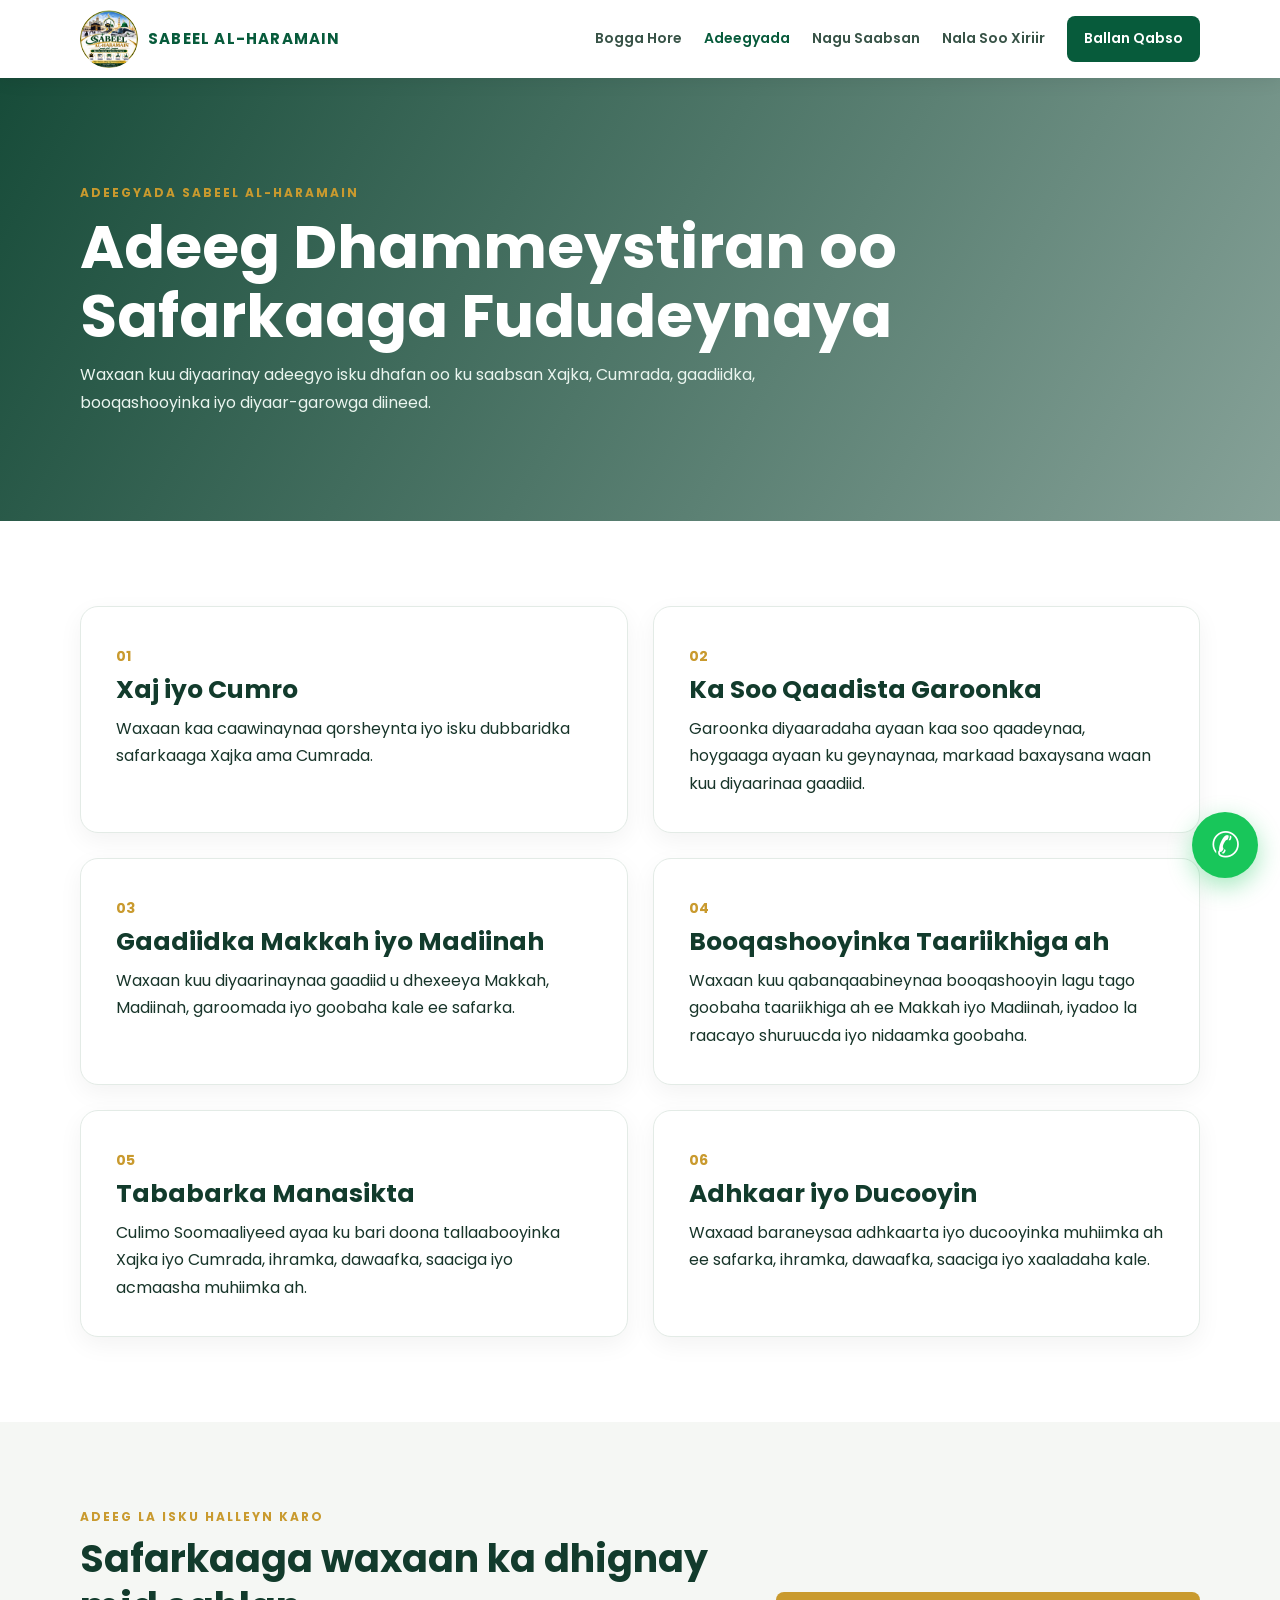
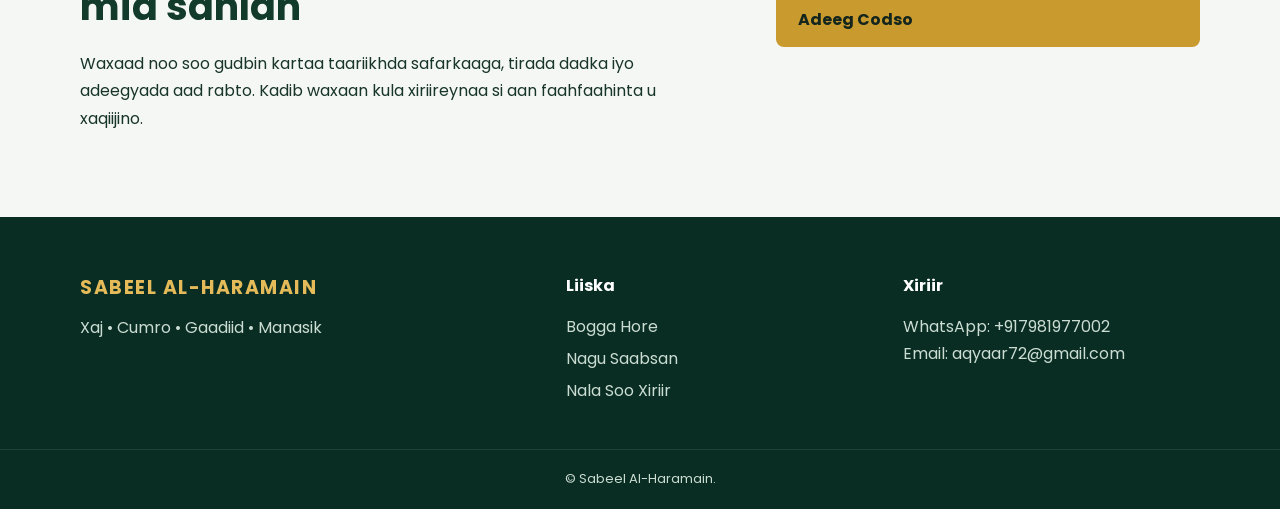
==== services.html @ f6b380bf "Initial SABEEL AL-HARAMAIN website" ====
<!DOCTYPE html>
<html lang="so"><head><meta charset="UTF-8"><meta name="viewport" content="width=device-width, initial-scale=1.0"><meta name="description" content="Adeegyada Sabeel Al-Haramain ee Xajka, Cumrada, gaadiidka iyo tababarka Manasikta."><title>Adeegyada | Sabeel Al-Haramain</title><link rel="stylesheet" href="css/style.css"><link href="https://fonts.googleapis.com/css2?family=Amiri:wght@400;700&family=Poppins:wght@300;400;500;600;700&display=swap" rel="stylesheet"></head>
<body><header class="header"><div class="container nav"><a class="brand" href="index.html"><img src="images/logo.png" alt="Astaanta"><span>SABEEL AL-HARAMAIN</span></a><button class="menu-btn">☰</button><nav id="navMenu"><a href="index.html">Bogga Hore</a><a class="active" href="services.html">Adeegyada</a><a href="about.html">Nagu Saabsan</a><a href="contact.html">Nala Soo Xiriir</a><a class="book-btn" href="appointment.html">Ballan Qabso</a></nav></div></header>
<section class="page-hero makkah-hero"><div class="container"><p class="eyebrow">ADEEGYADA SABEEL AL-HARAMAIN</p><h1>Adeeg Dhammeystiran oo Safarkaaga Fududeynaya</h1><p>Waxaan kuu diyaarinay adeegyo isku dhafan oo ku saabsan Xajka, Cumrada, gaadiidka, booqashooyinka iyo diyaar-garowga diineed.</p></div></section>
<section class="section"><div class="container service-list">
<article class="service-box"><span>01</span><h2>Xaj iyo Cumro</h2><p>Waxaan kaa caawinaynaa qorsheynta iyo isku dubbaridka safarkaaga Xajka ama Cumrada.</p></article>
<article class="service-box"><span>02</span><h2>Ka Soo Qaadista Garoonka</h2><p>Garoonka diyaaradaha ayaan kaa soo qaadeynaa, hoygaaga ayaan ku geynaynaa, markaad baxaysana waan kuu diyaarinaa gaadiid.</p></article>
<article class="service-box"><span>03</span><h2>Gaadiidka Makkah iyo Madiinah</h2><p>Waxaan kuu diyaarinaynaa gaadiid u dhexeeya Makkah, Madiinah, garoomada iyo goobaha kale ee safarka.</p></article>
<article class="service-box"><span>04</span><h2>Booqashooyinka Taariikhiga ah</h2><p>Waxaan kuu qabanqaabineynaa booqashooyin lagu tago goobaha taariikhiga ah ee Makkah iyo Madiinah, iyadoo la raacayo shuruucda iyo nidaamka goobaha.</p></article>
<article class="service-box"><span>05</span><h2>Tababarka Manasikta</h2><p>Culimo Soomaaliyeed ayaa ku bari doona tallaabooyinka Xajka iyo Cumrada, ihramka, dawaafka, saaciga iyo acmaasha muhiimka ah.</p></article>
<article class="service-box"><span>06</span><h2>Adhkaar iyo Ducooyin</h2><p>Waxaad baraneysaa adhkaarta iyo ducooyinka muhiimka ah ee safarka, ihramka, dawaafka, saaciga iyo xaaladaha kale.</p></article>
</div></section>
<section class="section light"><div class="container two-col"><div><p class="eyebrow">ADEEG LA ISKU HALLEYN KARO</p><h2>Safarkaaga waxaan ka dhignay mid sahlan</h2><p>Waxaad noo soo gudbin kartaa taariikhda safarkaaga, tirada dadka iyo adeegyada aad rabto. Kadib waxaan kula xiriireynaa si aan faahfaahinta u xaqiijino.</p></div><a class="btn primary" href="appointment.html">Adeeg Codso</a></div></section>
<footer class="footer"><div class="container footer-grid"><div><div class="footer-brand">SABEEL AL-HARAMAIN</div><p>Xaj • Cumro • Gaadiid • Manasik</p></div><div><h4>Liiska</h4><a href="index.html">Bogga Hore</a><a href="about.html">Nagu Saabsan</a><a href="contact.html">Nala Soo Xiriir</a></div><div><h4>Xiriir</h4><p>WhatsApp: +917981977002</p><p>Email: aqyaar72@gmail.com</p></div></div><div class="copyright">© <span id="year"></span> Sabeel Al-Haramain.</div></footer><a class="whatsapp-float" href="https://wa.me/917981977002" target="_blank" rel="noopener">✆<span>WhatsApp</span></a><script src="js/script.js"></script></body></html>
---- css/style.css ----
*{margin:0;padding:0;box-sizing:border-box}html{scroll-behavior:smooth}body{font-family:Poppins,sans-serif;color:#18352a;background:#fff;line-height:1.7}a{text-decoration:none;color:inherit}.container{width:min(1120px,92%);margin:auto}.header{position:sticky;top:0;z-index:100;background:rgba(255,255,255,.97);backdrop-filter:blur(12px);box-shadow:0 2px 18px rgba(0,0,0,.08)}.nav{min-height:78px;display:flex;align-items:center;justify-content:space-between;gap:25px}.brand{display:flex;align-items:center;gap:10px}.brand img{width:58px;height:58px;object-fit:contain;border-radius:50%}.brand span{font-weight:700;letter-spacing:1.2px;color:#075b3b;font-size:15px}nav{display:flex;align-items:center;gap:22px}nav a{font-size:14px;font-weight:600;color:#385347}nav a:hover,nav a.active{color:#075b3b}.book-btn{background:#075b3b;color:#fff!important;padding:11px 17px;border-radius:8px}.active-btn{background:#c99a2e!important;color:#132c21!important}.menu-btn{display:none;background:none;border:0;font-size:28px;color:#075b3b}.hero{min-height:680px;display:flex;align-items:center;position:relative;overflow:hidden}.hero-home{background:linear-gradient(90deg,rgba(2,45,30,.92),rgba(3,53,35,.52),rgba(0,0,0,.12)),url('https://images.unsplash.com/photo-1564769625905-50e93615e769?auto=format&fit=crop&w=2200&q=90') center/cover}.hero-content{position:relative;color:#fff;max-width:780px;z-index:2}.eyebrow{color:#c99a2e;font-size:12px;font-weight:700;letter-spacing:2px;margin-bottom:8px}.hero h1{font-size:clamp(40px,6vw,70px);line-height:1.12;margin:12px 0 20px}.hero h1 span{color:#e5bb5a}.hero p:not(.eyebrow){font-size:17px;color:#f2faf5}.hero-buttons{display:flex;gap:14px;margin-top:28px}.floating-dua{display:inline-block;background:rgba(255,255,255,.12);border:1px solid rgba(255,255,255,.28);border-radius:18px;padding:12px 20px;margin-bottom:20px;animation:floatDua 3.5s ease-in-out infinite;backdrop-filter:blur(7px)}.dua-arabic{font-family:Amiri,serif;font-size:27px;color:#f4d47e}.dua-so{font-size:12px;color:#fff;margin-top:2px}@keyframes floatDua{0%,100%{transform:translateY(0) scale(1)}50%{transform:translateY(-10px) scale(1.02)}}.section{padding:85px 0}.light{background:#f5f7f4}.two-col{display:grid;grid-template-columns:1.2fr .8fr;gap:60px;align-items:center}.section h2{font-size:38px;line-height:1.25;margin:8px 0 20px;color:#123b2c}.text-link{display:inline-block;margin-top:18px;color:#075b3b;font-weight:700}.green-card{background:#075b3b;color:#fff;border-radius:22px;padding:48px;text-align:center;box-shadow:0 20px 45px rgba(7,91,59,.18)}.arabic-big{font-family:Amiri,serif;font-size:43px;color:#e5bb5a}.green-card h3{margin:10px 0}.section-heading{text-align:center;max-width:720px;margin:0 auto 45px}.cards{display:grid;grid-template-columns:repeat(3,1fr);gap:22px}.card{background:#fff;padding:30px;border-radius:17px;box-shadow:0 10px 35px rgba(0,0,0,.06);border:1px solid #e4ebe6}.card .icon{font-size:35px;margin-bottom:12px}.card h3{font-size:20px;color:#123b2c;margin-bottom:8px}.scholars{background:linear-gradient(120deg,#f8fbf8,#eef5f0)}.scholars-grid{display:grid;grid-template-columns:1fr 1fr;gap:65px;align-items:center}.scholar-image{min-height:430px;border-radius:24px;background:linear-gradient(135deg,rgba(5,91,59,.18),rgba(5,91,59,.02)),url('https://images.unsplash.com/photo-1591604129939-f1efa4d9f7fa?auto=format&fit=crop&w=1200&q=85') center/cover;position:relative;box-shadow:0 18px 40px rgba(0,0,0,.1)}.scholar-badge{position:absolute;bottom:22px;right:22px;background:#075b3b;color:#fff;padding:12px 18px;border-radius:10px;font-weight:700}.check-list{list-style:none;margin:22px 0}.check-list li{margin:9px 0;color:#385347;font-weight:500}.city-grid{display:grid;grid-template-columns:1fr 1fr;gap:25px}.city{min-height:350px;border-radius:22px;overflow:hidden;display:flex;align-items:end;background-position:center;background-size:cover;box-shadow:0 15px 40px rgba(0,0,0,.12)}.city>div{width:100%;padding:30px;color:#fff;background:linear-gradient(transparent,rgba(0,0,0,.78))}.city h3{font-size:28px}.makkah{background-image:url('https://images.unsplash.com/photo-1548013146-72479768bada?auto=format&fit=crop&w=1400&q=85')}.madinah{background-image:url('https://images.unsplash.com/photo-1565552645632-d725f8bfc19a?auto=format&fit=crop&w=1400&q=85')}.cta{padding:45px 0}.cta-box{background:#075b3b;color:#fff;border-radius:22px;padding:35px 45px;display:flex;justify-content:space-between;align-items:center;gap:20px}.cta h2{color:#fff;margin:0}.page-hero{padding:105px 0;color:#fff;background:linear-gradient(120deg,rgba(3,60,40,.94),rgba(3,60,40,.55)),url('https://images.unsplash.com/photo-1591604129939-f1efa4d9f7fa?auto=format&fit=crop&w=2000&q=85') center/cover}.makkah-hero{background-image:linear-gradient(120deg,rgba(3,60,40,.92),rgba(3,60,40,.48)),url('https://images.unsplash.com/photo-1548013146-72479768bada?auto=format&fit=crop&w=2000&q=85')}.madinah-hero{background-image:linear-gradient(120deg,rgba(3,60,40,.92),rgba(3,60,40,.48)),url('https://images.unsplash.com/photo-1565552645632-d725f8bfc19a?auto=format&fit=crop&w=2000&q=85')}.page-hero h1{font-size:clamp(38px,5vw,60px);line-height:1.15;max-width:850px;margin:10px 0}.page-hero p:not(.eyebrow){max-width:750px;color:#eaf5ef}.service-list{display:grid;grid-template-columns:repeat(2,1fr);gap:25px}.service-box{padding:35px;border-radius:18px;background:#fff;border:1px solid #e3ebe6;box-shadow:0 8px 25px rgba(0,0,0,.05)}.service-box span{color:#c99a2e;font-size:14px;font-weight:700}.service-box h2{font-size:25px;margin:5px 0 10px}.contact-grid{display:grid;grid-template-columns:.8fr 1.2fr;gap:60px}.contact-item{padding:20px 0;border-bottom:1px solid #e5eae6}.contact-item strong{color:#075b3b}.form-card{background:#fff;border:1px solid #e1e8e3;border-radius:18px;padding:35px;box-shadow:0 12px 35px rgba(0,0,0,.06)}.form-card h2{font-size:27px;margin-bottom:25px}.form-card label{display:block;font-weight:600;font-size:14px;margin-bottom:18px}.form-card input,.form-card select,.form-card textarea{width:100%;display:block;margin-top:7px;border:1px solid #ccd8d1;border-radius:8px;padding:13px 14px;font:inherit;outline:none;background:#fbfcfb}.form-card input:focus,.form-card select:focus,.form-card textarea:focus{border-color:#0a6a45}.form-grid{display:grid;grid-template-columns:1fr 1fr;gap:0 20px}.form-wrap{max-width:900px}.form-card.large{padding:45px}.form-title{margin-bottom:20px}.form-note{margin-top:15px;color:#075b3b;font-weight:600}.btn{display:inline-block;padding:12px 20px;border-radius:8px;font-weight:700;border:2px solid transparent;transition:.25s}.btn.primary{background:#c99a2e;color:#13251c}.btn.primary:hover{transform:translateY(-2px);background:#e5bb5a}.btn.outline{border-color:#fff;color:#fff}.btn.outline:hover{background:#fff;color:#075b3b}.whatsapp-small{background:#16b957;color:#fff;margin-top:12px}.footer{background:#092d22;color:#cbdcd3;padding:55px 0 0}.footer-grid{display:grid;grid-template-columns:1.5fr 1fr 1fr;gap:40px;padding-bottom:40px}.footer-brand{color:#e5bb5a;font-weight:700;letter-spacing:1.5px;font-size:19px;margin-bottom:10px}.footer h4{color:#fff;margin-bottom:14px}.footer-grid a{display:block;margin:5px 0;color:#cbdcd3}.copyright{text-align:center;border-top:1px solid rgba(255,255,255,.1);padding:18px;font-size:13px}.whatsapp-float{position:fixed;right:22px;bottom:22px;width:66px;height:66px;border-radius:50%;background:#18c65a;color:#fff;display:flex;align-items:center;justify-content:center;font-size:35px;z-index:999;box-shadow:0 8px 25px rgba(24,198,90,.4);animation:whatsPulse 1.7s infinite}.whatsapp-float span{position:absolute;right:76px;background:#075b3b;color:#fff;font-size:12px;padding:7px 10px;border-radius:7px;white-space:nowrap;opacity:0;transform:translateX(8px);transition:.25s}.whatsapp-float:hover span{opacity:1;transform:translateX(0)}@keyframes whatsPulse{0%{transform:scale(1);box-shadow:0 0 0 0 rgba(24,198,90,.6)}70%{transform:scale(1.08);box-shadow:0 0 0 17px rgba(24,198,90,0)}100%{transform:scale(1);box-shadow:0 0 0 0 rgba(24,198,90,0)}}@media(max-width:820px){.menu-btn{display:block}nav{display:none;position:absolute;top:78px;left:0;width:100%;background:#fff;flex-direction:column;padding:20px;box-shadow:0 10px 20px rgba(0,0,0,.08)}nav.open{display:flex}.two-col,.scholars-grid,.contact-grid{grid-template-columns:1fr;gap:35px}.cards{grid-template-columns:1fr 1fr}.service-list{grid-template-columns:1fr}.city-grid{grid-template-columns:1fr}.cta-box{flex-direction:column;align-items:flex-start}.footer-grid{grid-template-columns:1fr 1fr}.form-grid{grid-template-columns:1fr}}@media(max-width:540px){.brand span{font-size:12px}.brand img{width:48px;height:48px}.hero{min-height:650px}.hero h1{font-size:41px}.hero-buttons{flex-direction:column}.cards,.footer-grid{grid-template-columns:1fr}.section{padding:65px 0}.green-card{padding:35px 20px}.arabic-big{font-size:34px}.scholar-image{min-height:320px}.whatsapp-float{width:60px;height:60px;right:16px;bottom:16px}}
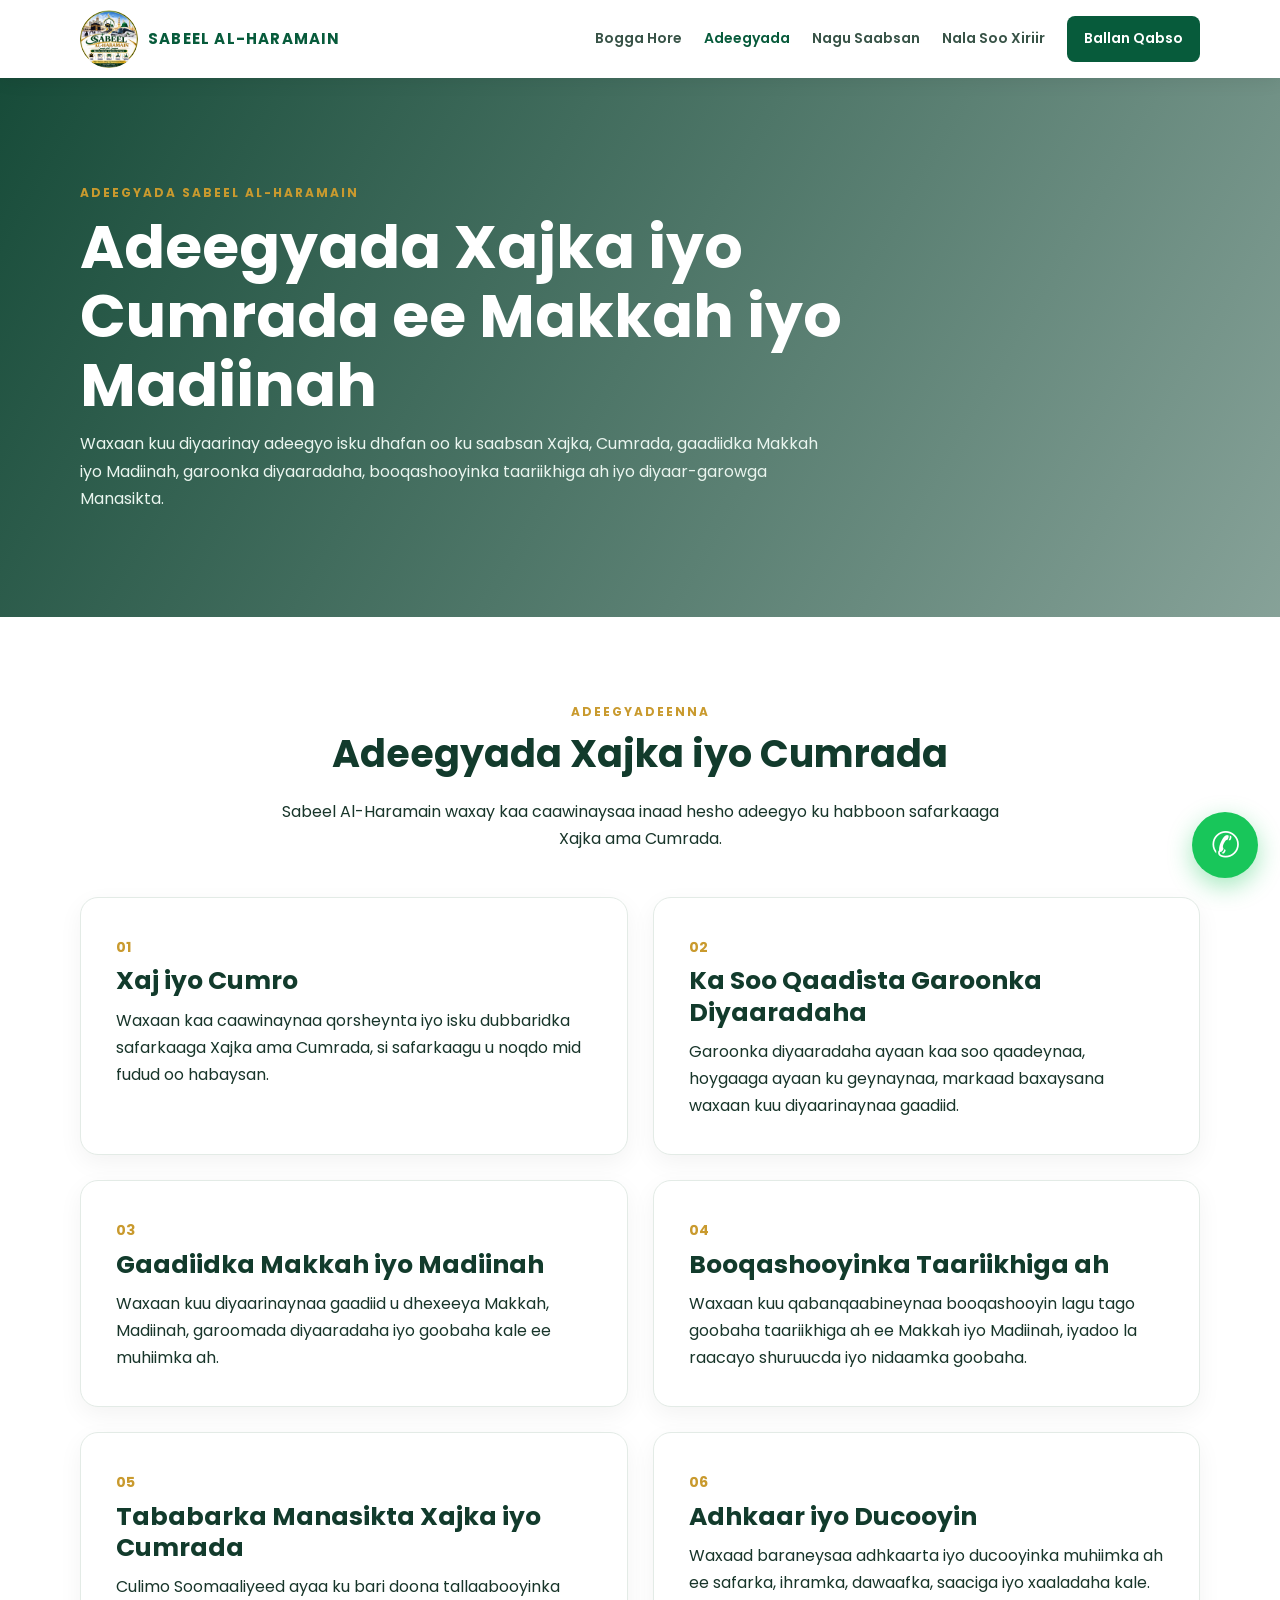
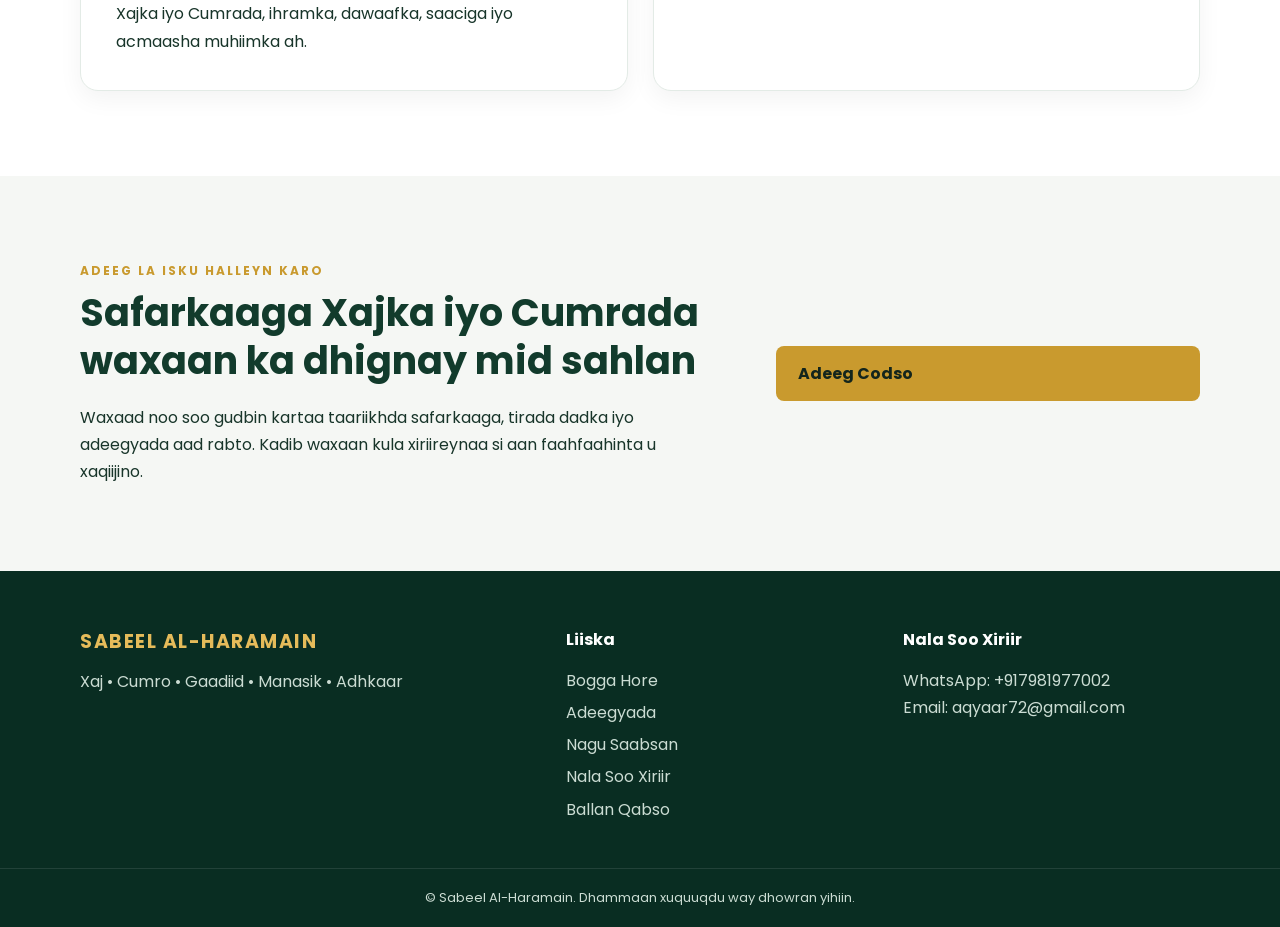
==== commit 552ba501: "Improve services page SEO" ====
--- a/services.html
+++ b/services.html
@@ -1,14 +1,223 @@
 <!DOCTYPE html>
-<html lang="so"><head><meta charset="UTF-8"><meta name="viewport" content="width=device-width, initial-scale=1.0"><meta name="description" content="Adeegyada Sabeel Al-Haramain ee Xajka, Cumrada, gaadiidka iyo tababarka Manasikta."><title>Adeegyada | Sabeel Al-Haramain</title><link rel="stylesheet" href="css/style.css"><link href="https://fonts.googleapis.com/css2?family=Amiri:wght@400;700&family=Poppins:wght@300;400;500;600;700&display=swap" rel="stylesheet"></head>
-<body><header class="header"><div class="container nav"><a class="brand" href="index.html"><img src="images/logo.png" alt="Astaanta"><span>SABEEL AL-HARAMAIN</span></a><button class="menu-btn">☰</button><nav id="navMenu"><a href="index.html">Bogga Hore</a><a class="active" href="services.html">Adeegyada</a><a href="about.html">Nagu Saabsan</a><a href="contact.html">Nala Soo Xiriir</a><a class="book-btn" href="appointment.html">Ballan Qabso</a></nav></div></header>
-<section class="page-hero makkah-hero"><div class="container"><p class="eyebrow">ADEEGYADA SABEEL AL-HARAMAIN</p><h1>Adeeg Dhammeystiran oo Safarkaaga Fududeynaya</h1><p>Waxaan kuu diyaarinay adeegyo isku dhafan oo ku saabsan Xajka, Cumrada, gaadiidka, booqashooyinka iyo diyaar-garowga diineed.</p></div></section>
-<section class="section"><div class="container service-list">
-<article class="service-box"><span>01</span><h2>Xaj iyo Cumro</h2><p>Waxaan kaa caawinaynaa qorsheynta iyo isku dubbaridka safarkaaga Xajka ama Cumrada.</p></article>
-<article class="service-box"><span>02</span><h2>Ka Soo Qaadista Garoonka</h2><p>Garoonka diyaaradaha ayaan kaa soo qaadeynaa, hoygaaga ayaan ku geynaynaa, markaad baxaysana waan kuu diyaarinaa gaadiid.</p></article>
-<article class="service-box"><span>03</span><h2>Gaadiidka Makkah iyo Madiinah</h2><p>Waxaan kuu diyaarinaynaa gaadiid u dhexeeya Makkah, Madiinah, garoomada iyo goobaha kale ee safarka.</p></article>
-<article class="service-box"><span>04</span><h2>Booqashooyinka Taariikhiga ah</h2><p>Waxaan kuu qabanqaabineynaa booqashooyin lagu tago goobaha taariikhiga ah ee Makkah iyo Madiinah, iyadoo la raacayo shuruucda iyo nidaamka goobaha.</p></article>
-<article class="service-box"><span>05</span><h2>Tababarka Manasikta</h2><p>Culimo Soomaaliyeed ayaa ku bari doona tallaabooyinka Xajka iyo Cumrada, ihramka, dawaafka, saaciga iyo acmaasha muhiimka ah.</p></article>
-<article class="service-box"><span>06</span><h2>Adhkaar iyo Ducooyin</h2><p>Waxaad baraneysaa adhkaarta iyo ducooyinka muhiimka ah ee safarka, ihramka, dawaafka, saaciga iyo xaaladaha kale.</p></article>
-</div></section>
-<section class="section light"><div class="container two-col"><div><p class="eyebrow">ADEEG LA ISKU HALLEYN KARO</p><h2>Safarkaaga waxaan ka dhignay mid sahlan</h2><p>Waxaad noo soo gudbin kartaa taariikhda safarkaaga, tirada dadka iyo adeegyada aad rabto. Kadib waxaan kula xiriireynaa si aan faahfaahinta u xaqiijino.</p></div><a class="btn primary" href="appointment.html">Adeeg Codso</a></div></section>
-<footer class="footer"><div class="container footer-grid"><div><div class="footer-brand">SABEEL AL-HARAMAIN</div><p>Xaj • Cumro • Gaadiid • Manasik</p></div><div><h4>Liiska</h4><a href="index.html">Bogga Hore</a><a href="about.html">Nagu Saabsan</a><a href="contact.html">Nala Soo Xiriir</a></div><div><h4>Xiriir</h4><p>WhatsApp: +917981977002</p><p>Email: aqyaar72@gmail.com</p></div></div><div class="copyright">© <span id="year"></span> Sabeel Al-Haramain.</div></footer><a class="whatsapp-float" href="https://wa.me/917981977002" target="_blank" rel="noopener">✆<span>WhatsApp</span></a><script src="js/script.js"></script></body></html>
+<html lang="so">
+<head>
+    <meta charset="UTF-8">
+    <meta name="viewport" content="width=device-width, initial-scale=1.0">
+
+    <title>Adeegyada Xajka iyo Cumrada | Sabeel Al-Haramain</title>
+
+    <meta name="description" content="Sabeel Al-Haramain waxay bixisaa adeegyada Xajka iyo Cumrada, gaadiidka Makkah iyo Madiinah, airport pickup, booqashooyinka taariikhiga ah, tababarka Manasikta iyo adhkaarta.">
+
+    <meta name="keywords" content="Sabeel Al-Haramain, Xajka, Cumrada, Hajj, Umrah, Makkah, Madiinah, Umrah transport, Hajj transport, airport pickup Makkah, Makkah Madinah transport, Manasikta, Somali Umrah">
+
+    <meta name="author" content="Sabeel Al-Haramain">
+    <meta name="robots" content="index, follow">
+
+    <link rel="canonical" href="https://sabeel-al-haramain.vercel.app/services.html">
+
+    <!-- Open Graph -->
+    <meta property="og:type" content="website">
+    <meta property="og:title" content="Adeegyada Xajka iyo Cumrada | Sabeel Al-Haramain">
+    <meta property="og:description" content="Adeegyada Xajka, Cumrada, gaadiidka Makkah iyo Madiinah, airport pickup iyo diyaar-garowga Manasikta.">
+    <meta property="og:url" content="https://sabeel-al-haramain.vercel.app/services.html">
+    <meta property="og:image" content="https://sabeel-al-haramain.vercel.app/images/logo.png">
+    <meta property="og:site_name" content="Sabeel Al-Haramain">
+
+    <!-- Twitter -->
+    <meta name="twitter:card" content="summary_large_image">
+    <meta name="twitter:title" content="Adeegyada Xajka iyo Cumrada | Sabeel Al-Haramain">
+    <meta name="twitter:description" content="Xaj, Cumro, gaadiidka Makkah iyo Madiinah, airport pickup iyo tababarka Manasikta.">
+    <meta name="twitter:image" content="https://sabeel-al-haramain.vercel.app/images/logo.png">
+
+    <link rel="stylesheet" href="css/style.css">
+
+    <link href="https://fonts.googleapis.com/css2?family=Amiri:wght@400;700&family=Poppins:wght@300;400;500;600;700&display=swap" rel="stylesheet">
+</head>
+
+<body>
+
+<header class="header">
+    <div class="container nav">
+
+        <a class="brand" href="index.html" aria-label="Sabeel Al-Haramain Bogga Hore">
+            <img src="images/logo.png" alt="Sabeel Al-Haramain Logo">
+            <span>SABEEL AL-HARAMAIN</span>
+        </a>
+
+        <button class="menu-btn" aria-label="Fur liiska" type="button">
+            ☰
+        </button>
+
+        <nav id="navMenu" aria-label="Liiska website-ka">
+            <a href="index.html">Bogga Hore</a>
+            <a class="active" href="services.html">Adeegyada</a>
+            <a href="about.html">Nagu Saabsan</a>
+            <a href="contact.html">Nala Soo Xiriir</a>
+            <a class="book-btn" href="appointment.html">Ballan Qabso</a>
+        </nav>
+
+    </div>
+</header>
+
+<section class="page-hero makkah-hero">
+    <div class="container">
+
+        <p class="eyebrow">ADEEGYADA SABEEL AL-HARAMAIN</p>
+
+        <h1>Adeegyada Xajka iyo Cumrada ee Makkah iyo Madiinah</h1>
+
+        <p>
+            Waxaan kuu diyaarinay adeegyo isku dhafan oo ku saabsan Xajka,
+            Cumrada, gaadiidka Makkah iyo Madiinah, garoonka diyaaradaha,
+            booqashooyinka taariikhiga ah iyo diyaar-garowga Manasikta.
+        </p>
+
+    </div>
+</section>
+
+<section class="section">
+    <div class="container">
+
+        <div class="section-heading">
+            <p class="eyebrow">ADEEGYADEENNA</p>
+            <h2>Adeegyada Xajka iyo Cumrada</h2>
+            <p>
+                Sabeel Al-Haramain waxay kaa caawinaysaa inaad hesho
+                adeegyo ku habboon safarkaaga Xajka ama Cumrada.
+            </p>
+        </div>
+
+        <div class="service-list">
+
+            <article class="service-box">
+                <span>01</span>
+                <h2>Xaj iyo Cumro</h2>
+                <p>
+                    Waxaan kaa caawinaynaa qorsheynta iyo isku dubbaridka
+                    safarkaaga Xajka ama Cumrada, si safarkaagu u noqdo
+                    mid fudud oo habaysan.
+                </p>
+            </article>
+
+            <article class="service-box">
+                <span>02</span>
+                <h2>Ka Soo Qaadista Garoonka Diyaaradaha</h2>
+                <p>
+                    Garoonka diyaaradaha ayaan kaa soo qaadeynaa,
+                    hoygaaga ayaan ku geynaynaa, markaad baxaysana
+                    waxaan kuu diyaarinaynaa gaadiid.
+                </p>
+            </article>
+
+            <article class="service-box">
+                <span>03</span>
+                <h2>Gaadiidka Makkah iyo Madiinah</h2>
+                <p>
+                    Waxaan kuu diyaarinaynaa gaadiid u dhexeeya
+                    Makkah, Madiinah, garoomada diyaaradaha iyo
+                    goobaha kale ee muhiimka ah.
+                </p>
+            </article>
+
+            <article class="service-box">
+                <span>04</span>
+                <h2>Booqashooyinka Taariikhiga ah</h2>
+                <p>
+                    Waxaan kuu qabanqaabineynaa booqashooyin lagu tago
+                    goobaha taariikhiga ah ee Makkah iyo Madiinah,
+                    iyadoo la raacayo shuruucda iyo nidaamka goobaha.
+                </p>
+            </article>
+
+            <article class="service-box">
+                <span>05</span>
+                <h2>Tababarka Manasikta Xajka iyo Cumrada</h2>
+                <p>
+                    Culimo Soomaaliyeed ayaa ku bari doona tallaabooyinka
+                    Xajka iyo Cumrada, ihramka, dawaafka, saaciga iyo
+                    acmaasha muhiimka ah.
+                </p>
+            </article>
+
+            <article class="service-box">
+                <span>06</span>
+                <h2>Adhkaar iyo Ducooyin</h2>
+                <p>
+                    Waxaad baraneysaa adhkaarta iyo ducooyinka muhiimka ah
+                    ee safarka, ihramka, dawaafka, saaciga iyo xaaladaha kale.
+                </p>
+            </article>
+
+        </div>
+    </div>
+</section>
+
+<section class="section light">
+    <div class="container two-col">
+
+        <div>
+            <p class="eyebrow">ADEEG LA ISKU HALLEYN KARO</p>
+
+            <h2>Safarkaaga Xajka iyo Cumrada waxaan ka dhignay mid sahlan</h2>
+
+            <p>
+                Waxaad noo soo gudbin kartaa taariikhda safarkaaga,
+                tirada dadka iyo adeegyada aad rabto. Kadib waxaan
+                kula xiriireynaa si aan faahfaahinta u xaqiijino.
+            </p>
+        </div>
+
+        <a class="btn primary" href="appointment.html">
+            Adeeg Codso
+        </a>
+
+    </div>
+</section>
+
+<footer class="footer">
+
+    <div class="container footer-grid">
+
+        <div>
+            <div class="footer-brand">SABEEL AL-HARAMAIN</div>
+            <p>Xaj • Cumro • Gaadiid • Manasik • Adhkaar</p>
+        </div>
+
+        <div>
+            <h4>Liiska</h4>
+            <a href="index.html">Bogga Hore</a>
+            <a href="services.html">Adeegyada</a>
+            <a href="about.html">Nagu Saabsan</a>
+            <a href="contact.html">Nala Soo Xiriir</a>
+            <a href="appointment.html">Ballan Qabso</a>
+        </div>
+
+        <div>
+            <h4>Nala Soo Xiriir</h4>
+            <p>WhatsApp: +917981977002</p>
+            <p>Email: aqyaar72@gmail.com</p>
+        </div>
+
+    </div>
+
+    <div class="copyright">
+        © <span id="year"></span> Sabeel Al-Haramain. Dhammaan xuquuqdu way dhowran yihiin.
+    </div>
+
+</footer>
+
+<a
+    class="whatsapp-float"
+    href="https://wa.me/917981977002"
+    target="_blank"
+    rel="noopener"
+    aria-label="Nala soo xiriir WhatsApp"
+>
+    ✆
+    <span>WhatsApp</span>
+</a>
+
+<script src="js/script.js"></script>
+
+</body>
+</html>
